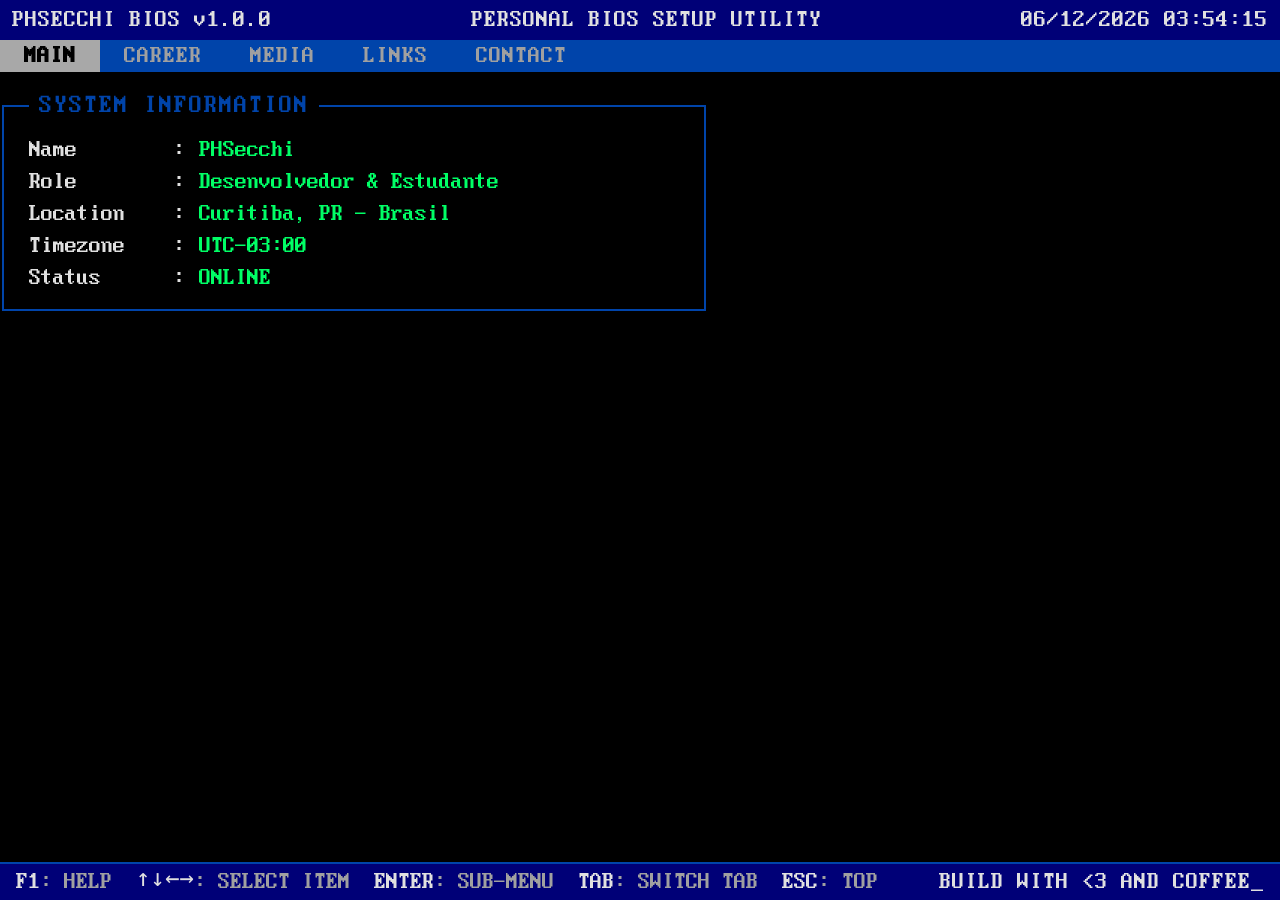
==== index.html @ 771bc8ec "Feat: implementado o rodapé" ====
<!DOCTYPE html>
<html lang="pt-BR">
<head>
  <meta charset="UTF-8">
  <link rel="icon" href="data:,">
  <title>BIOS Setup Utility</title>
  <link rel="stylesheet" href="css/bios.css">
</head>
<body>
    <header class="bios-header">
    <div class="bios-topline">
      <span class="bios-brand">PHSECCHI BIOS v1.0.0</span>
      <span class="bios-title">PERSONAL BIOS SETUP UTILITY</span>
      <span class="bios-datetime" id="bios-clock">00/00/0000 00:00:00</span>
    </div>
    <nav class="bios-nav">
      <button class="nav-tab active" data-target="main">MAIN</button>
      <button class="nav-tab" data-target="career">CAREER</button>
      <button class="nav-tab" data-target="media">MEDIA</button>
      <button class="nav-tab" data-target="links">LINKS</button>
      <button class="nav-tab" data-target="contact">CONTACT</button>
    </nav>
    </header>
  <div id="system-info-container">
  </div>
  <script src="js/main.js"></script>
</body>

<footer class="bios-footer">
  <div class="bios-shortcuts">
    <span><span class="key-highlight">F1</span>: HELP</span>
    <span><span class="key-highlight bios-arrows">&#x2191;&#x2193;&#x2190;&#x2192;</span>: SELECT ITEM  </span>
    <span><span class="key-highlight">ENTER</span>: SUB-MENU</span>
    <span><span class="key-highlight">TAB</span>: SWITCH TAB</span>
    <span><span class="key-highlight">ESC</span>: TOP</span>
  </div>
  <div class="bios-credits">
    BUILD WITH &lt;3 AND COFFEE<span class="bios-cursor">_</span>
  </div>
</footer>

</html>
---- css/bios.css ----
@font-face {
  font-family: 'Modern DOS 8x16';
  src: url('../fonts/ModernDOS8x16.ttf') format('truetype');
  font-weight: normal;
  font-style: normal;
}
:root {
  --bg-color: #000000;
  --text-white: #e0e0e0;
  --text-green: #00ff66;
  --text-blue: #0044aa; 
  --blue-1: #000077;
  --blue-2: #0044aa;
  --blue-3: #0044dd;
  --gray-1: #a0a0a0;
}

body {
  background-color: var(--bg-color);
  font-family: 'Modern DOS 8x16', monospace;
  font-size: 24px;
  color: var(--text-white);
  margin: 0px;
}

.bios-header {
  width: 100%;
  background-color: var(--bg-color);
  user-select: none;
  margin-bottom: 20px;
}

.bios-topline {
  display: flex;
  justify-content: space-between;
  align-items: center;
  color: var(--text-white);
  padding: 8px 12px;
  font-size: 24px;
  letter-spacing: 1px;
  background-color: var(--blue-1);
}

.bios-brand {
  text-align: left;
}

.bios-title {
  text-align: center;
}

.bios-datetime {
  text-align: right;
  min-width: 180px;
}

.bios-nav {
  display: flex;
  background-color: var(--blue-2);
}

.nav-tab {
  background: transparent;
  border: none;
  color: var(--gray-1);
  font-family: 'Modern DOS 8x16', monospace;
  font-size: 24px;
  padding: 4px 24px;
  cursor: pointer;
  letter-spacing: 1px;
  outline: none;
}

.nav-tab:hover {
  color: var(--text-white);
}

.nav-tab.active {
  background-color: #a8a8a8;
  color: #000000;
  font-weight: bold;
}


.bios-box {
  border: 2px solid var(--text-blue);
  padding: 15px 25px;
  margin-bottom: 20px;
  max-width: 650px;
}

.bios-legend {
  color: var(--text-blue);
  padding: 0 10px;
  letter-spacing: 2px;
  font-size: 26px;
}

.bios-table {
  width: 100%;
  border-collapse: collapse;
}

.bios-table td {
  padding: 4px 0;
}

.bios-table .key {
  color: var(--text-white);
  width: 130px;
}

.bios-table .separator {
  color: var(--text-white);
  width: 40px;
  text-align: center;
}

.bios-table .value {
  color: var(--text-green);
}

.bios-footer {
  position: fixed;
  bottom: 0;
  left: 0;
  width: 100%;
  box-sizing: border-box;
  background-color: var(--blue-1);
  border-top: 2px solid var(--blue-2);
  display: flex;
  justify-content: space-between;
  align-items: center;
  padding: 6px 16px;
  font-size: 24px;
  user-select: none;
  z-index: 100;
}

.bios-shortcuts {
  display: flex;
  gap: 24px;
  color: var(--gray-1);
}

.key-highlight {
  color: var(--text-white);
}

.bios-credits {
  color: var(--text-white);
  letter-spacing: 1px;
}

.bios-cursor {
  display: inline-block;
  color: var(--text-white);
  animation: blink 1s step-start infinite;
}

@keyframes blink {
  50% {
    opacity: 0;
  }
}

.bios-arrows {
  display: inline-flex;
  align-items: center;
  line-height: 1;
  transform: translateY(-2px);
}
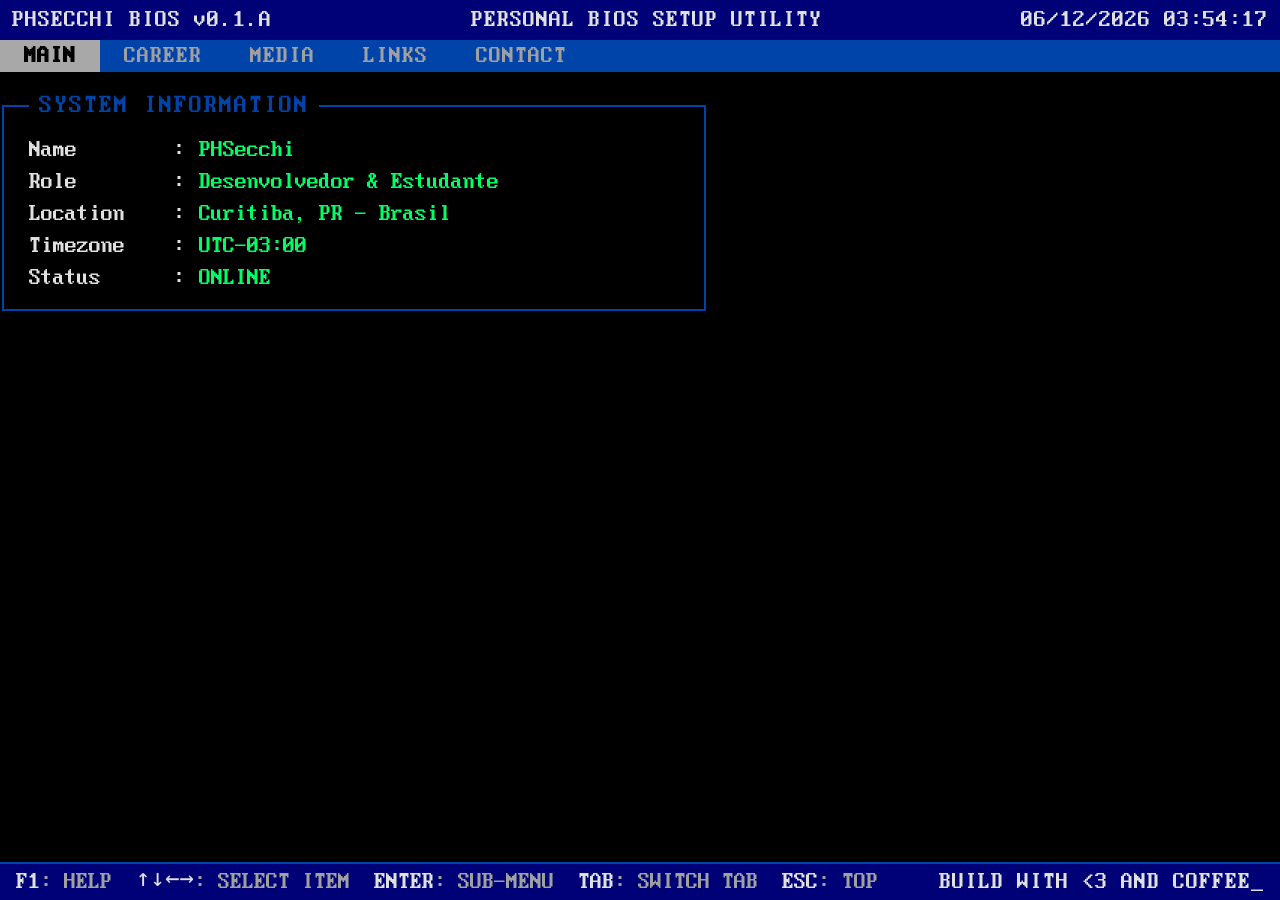
==== commit 165c213a: "Update BIOS version in index.html" ====
--- a/index.html
+++ b/index.html
@@ -9,7 +9,7 @@
 <body>
     <header class="bios-header">
     <div class="bios-topline">
-      <span class="bios-brand">PHSECCHI BIOS v1.0.0</span>
+      <span class="bios-brand">PHSECCHI BIOS v0.1.A</span>
       <span class="bios-title">PERSONAL BIOS SETUP UTILITY</span>
       <span class="bios-datetime" id="bios-clock">00/00/0000 00:00:00</span>
     </div>
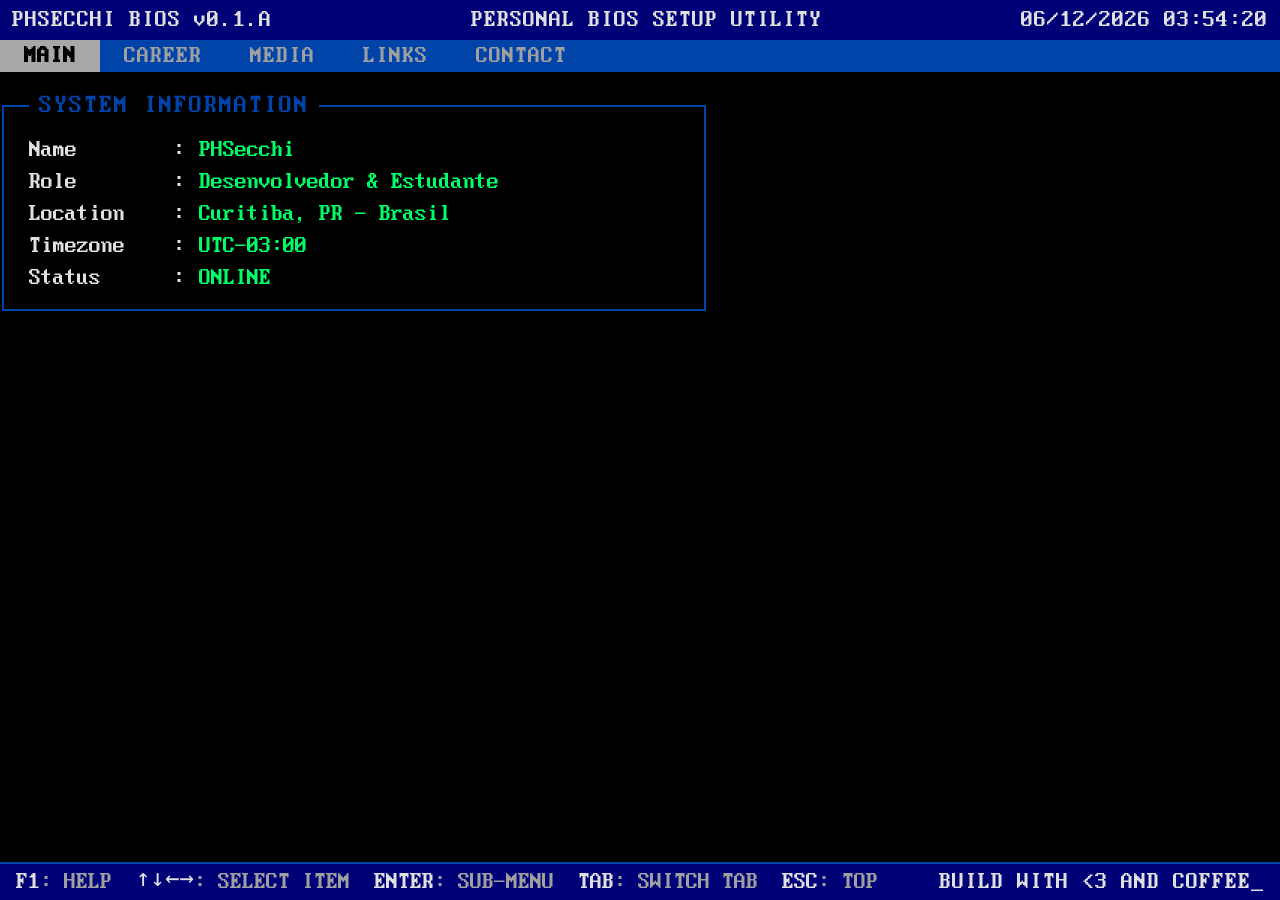
==== commit cd4d4973: "Refactor: reorganização dos arquivos para melhor organização" ====
--- a/index.html
+++ b/index.html
@@ -2,8 +2,8 @@
 <html lang="pt-BR">
 <head>
   <meta charset="UTF-8">
-  <link rel="icon" href="data:,">
-  <title>BIOS Setup Utility</title>
+  <link rel="icon" type="image" href="">
+  <title>PHSECCHI BIOS</title>
   <link rel="stylesheet" href="css/bios.css">
 </head>
 <body>
--- a/css/bios.css
+++ b/css/bios.css
@@ -1,6 +1,8 @@
+/* ==================== GLOBAL ==================== */
+
 @font-face {
   font-family: 'Modern DOS 8x16';
-  src: url('../fonts/ModernDOS8x16.ttf') format('truetype');
+  src: url('../assets/fonts/ModernDOS8x16.ttf') format('truetype');
   font-weight: normal;
   font-style: normal;
 }
@@ -22,6 +24,8 @@
   color: var(--text-white);
   margin: 0px;
 }
+
+/* ==================== HEADER ==================== */
 
 .bios-header {
   width: 100%;
@@ -120,6 +124,8 @@
   color: var(--text-green);
 }
 
+/* ==================== FOOTER ==================== */
+
 .bios-footer {
   position: fixed;
   bottom: 0;
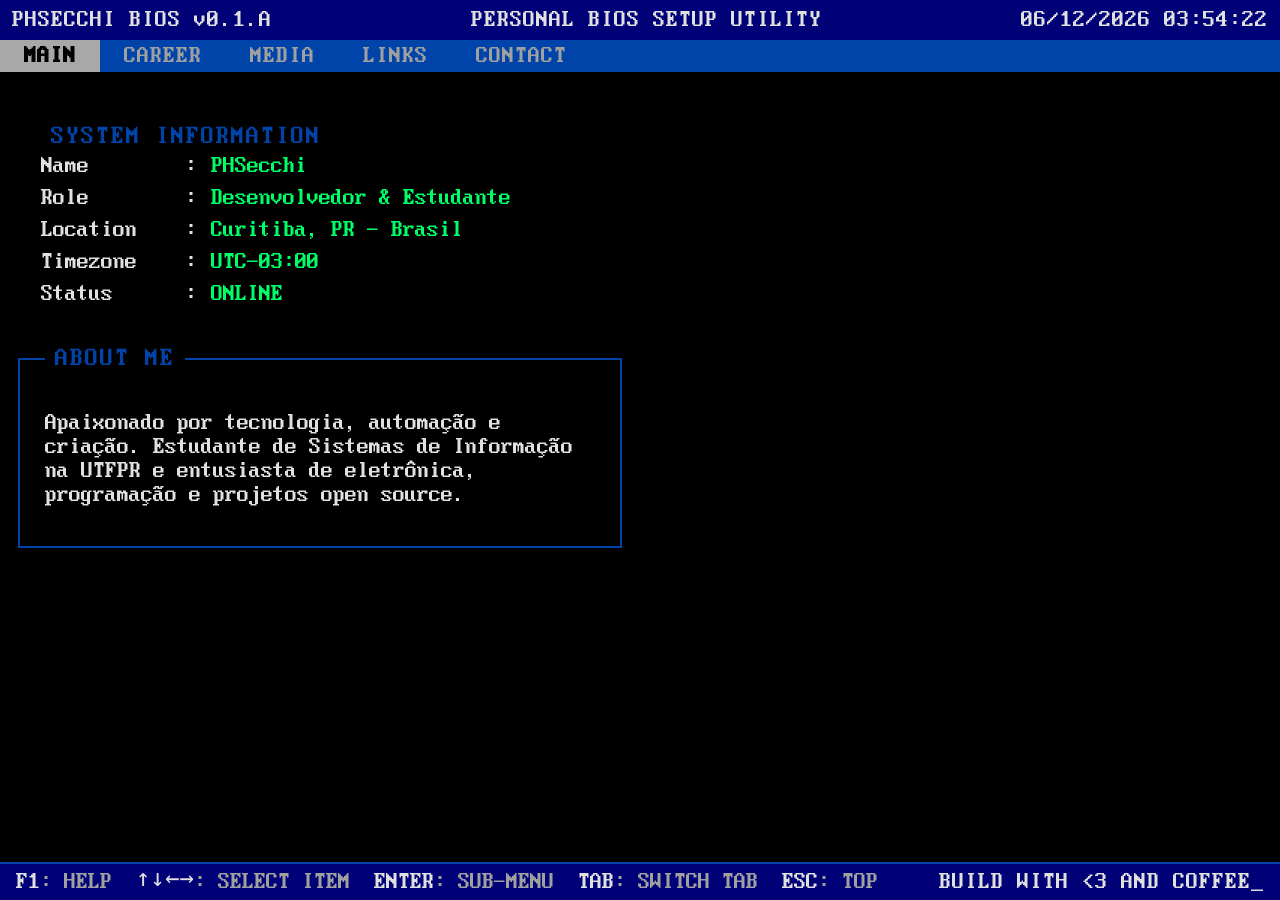
==== commit b6dfae96: "Feat: implementação da seção About me e alterações visuais no layout da seção" ====
--- a/index.html
+++ b/index.html
@@ -6,23 +6,31 @@
   <title>PHSECCHI BIOS</title>
   <link rel="stylesheet" href="css/bios.css">
 </head>
+
+<header class="bios-header">
+  <div class="bios-topline">
+    <span class="bios-brand">PHSECCHI BIOS v0.1.A</span>
+    <span class="bios-title">PERSONAL BIOS SETUP UTILITY</span>
+    <span class="bios-datetime" id="bios-clock">00/00/0000 00:00:00</span>
+  </div>
+  <nav class="bios-nav">
+    <button class="nav-tab active" data-target="main">MAIN</button>
+    <button class="nav-tab" data-target="career">CAREER</button>
+    <button class="nav-tab" data-target="media">MEDIA</button>
+    <button class="nav-tab" data-target="links">LINKS</button>
+    <button class="nav-tab" data-target="contact">CONTACT</button>
+  </nav>
+</header>
+
 <body>
-    <header class="bios-header">
-    <div class="bios-topline">
-      <span class="bios-brand">PHSECCHI BIOS v0.1.A</span>
-      <span class="bios-title">PERSONAL BIOS SETUP UTILITY</span>
-      <span class="bios-datetime" id="bios-clock">00/00/0000 00:00:00</span>
+  <main class="bios-main-grid">
+    <div class="bios-col">
+      <section id="system-info-container"></section>
+      <section id="about-me-container"></section>
     </div>
-    <nav class="bios-nav">
-      <button class="nav-tab active" data-target="main">MAIN</button>
-      <button class="nav-tab" data-target="career">CAREER</button>
-      <button class="nav-tab" data-target="media">MEDIA</button>
-      <button class="nav-tab" data-target="links">LINKS</button>
-      <button class="nav-tab" data-target="contact">CONTACT</button>
-    </nav>
-    </header>
-  <div id="system-info-container">
-  </div>
+    <div class="bios-col">
+    </div>
+  </main>
   <script src="js/main.js"></script>
 </body>
 
--- a/css/bios.css
+++ b/css/bios.css
@@ -85,12 +85,32 @@
   font-weight: bold;
 }
 
+/* ==================== COLUMNS ==================== */
+
+.bios-main-grid {
+  display: grid;
+  grid-template-columns: 1fr 1fr;
+  width: 100%;
+  box-sizing: border-box;
+}
+
+.bios-col {
+  padding: 16px;
+  display: flex;
+  flex-direction: column;
+  gap: 20px;
+}
+
+/* ==================== SECTIONS ==================== */
 
 .bios-box {
+  padding: 15px 25px;
+  /* margin-bottom: 20px; */
+  max-width: 650px;
+}
+
+.bios-box-border{
   border: 2px solid var(--text-blue);
-  padding: 15px 25px;
-  margin-bottom: 20px;
-  max-width: 650px;
 }
 
 .bios-legend {
@@ -123,6 +143,7 @@
 .bios-table .value {
   color: var(--text-green);
 }
+
 
 /* ==================== FOOTER ==================== */
 
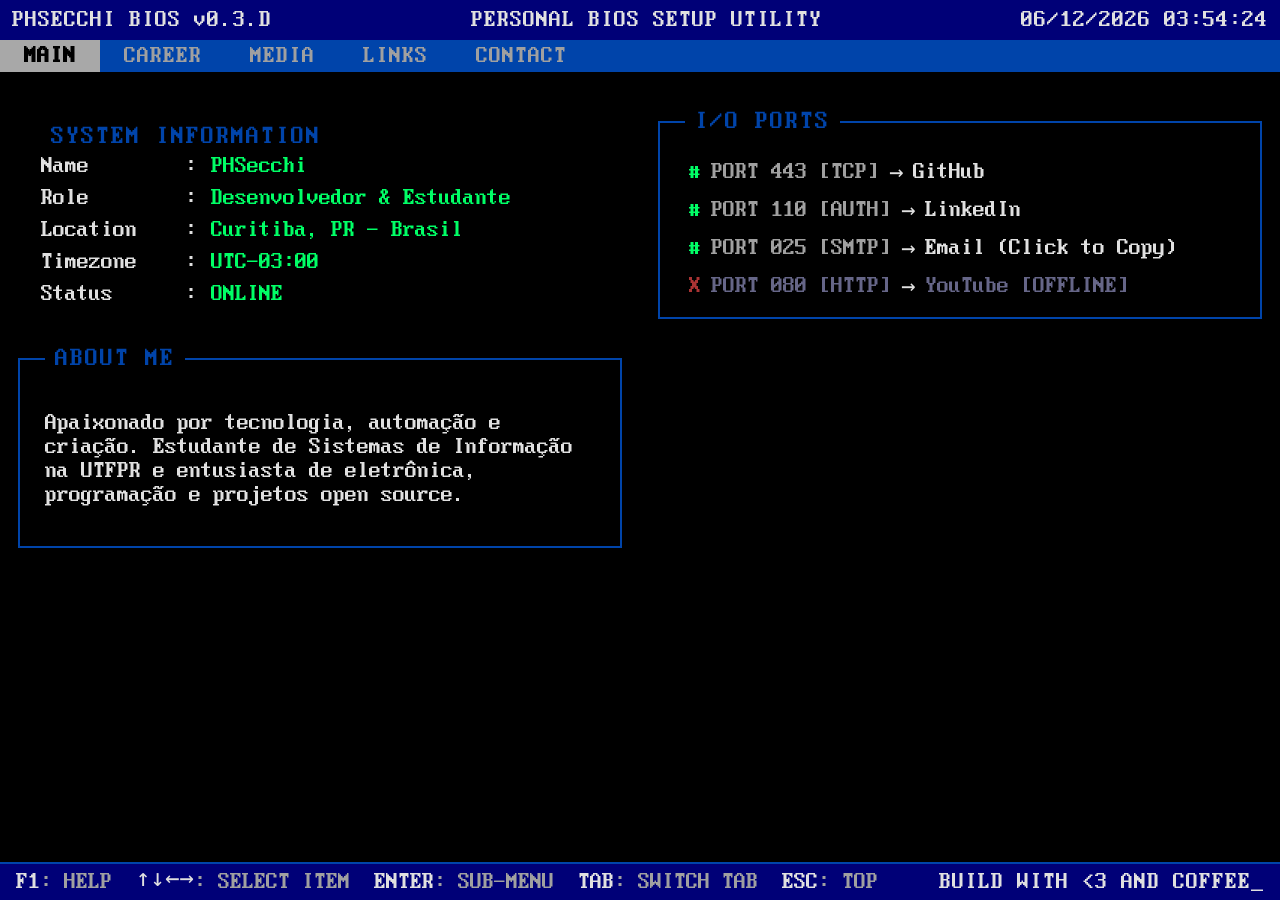
==== commit e4fb6146: "Feat: implementada a seção de links" ====
--- a/index.html
+++ b/index.html
@@ -2,14 +2,14 @@
 <html lang="pt-BR">
 <head>
   <meta charset="UTF-8">
-  <link rel="icon" type="image" href="">
+  <link rel="icon" type="image" href="./assets/icons/favicon.png">
   <title>PHSECCHI BIOS</title>
   <link rel="stylesheet" href="css/bios.css">
 </head>
 
 <header class="bios-header">
   <div class="bios-topline">
-    <span class="bios-brand">PHSECCHI BIOS v0.1.A</span>
+    <span class="bios-brand">PHSECCHI BIOS v0.3.D</span>
     <span class="bios-title">PERSONAL BIOS SETUP UTILITY</span>
     <span class="bios-datetime" id="bios-clock">00/00/0000 00:00:00</span>
   </div>
@@ -29,6 +29,7 @@
       <section id="about-me-container"></section>
     </div>
     <div class="bios-col">
+      <section id="IO-ports-container"></section>
     </div>
   </main>
   <script src="js/main.js"></script>
--- a/css/bios.css
+++ b/css/bios.css
@@ -144,6 +144,104 @@
   color: var(--text-green);
 }
 
+/* ==================== I/O PORTS ==================== */
+
+.bios-ports-list {
+  list-style: none;
+  padding: 0;
+  margin: 6px 0 0 0;
+  display: flex;
+  flex-direction: column;
+  gap: 6px;
+}
+
+.port-item {
+  display: block;
+}
+
+.port-link {
+  display: flex;
+  align-items: center;
+  gap: 10px;
+  text-decoration: none;
+  color: var(--text-white, #ffffff);
+  font-family: inherit;
+  /* font-size: 15px; */
+  padding: 2px 4px;
+  cursor: pointer;
+  user-select: none;
+}
+
+.port-link:hover {
+  background-color: #ffffff;
+  color: #0000aa;
+}
+
+.port-icon {
+  color: #00ff66;
+}
+
+.port-link:hover .port-icon {
+  color: #0000aa;
+}
+
+.port-num {
+  color: var(--gray-1);
+  min-width: 145px;
+}
+
+.port-link:hover .port-num {
+  color: #0000aa;
+}
+
+.port-arrow {
+  color: var(--text-white, #ffffff);
+}
+
+.port-link:hover .port-arrow {
+  color: #0000aa;
+}
+
+/* .port-label {
+  font-weight: bold;
+} */
+
+.port-item.disabled .port-link {
+  color: #666688;
+  cursor: not-allowed;
+}
+
+.port-item.disabled .port-icon {
+  color: #aa3333;
+}
+
+.port-item.disabled .port-num {
+  color: #666688;
+}
+
+.port-item.disabled .port-link:hover {
+  background-color: transparent;
+  color: #666688;
+}
+
+button.port-link {
+  background: none;
+  border: none;
+  padding: 2px 4px;
+  margin: 0;
+  width: 100%;
+  text-align: left;
+  font: inherit;
+  color: inherit;
+  cursor: pointer;
+  display: flex;
+  align-items: center;
+  gap: 10px;
+}
+
+.port-label.copied {
+  color: #08e0e0; 
+}
 
 /* ==================== FOOTER ==================== */
 
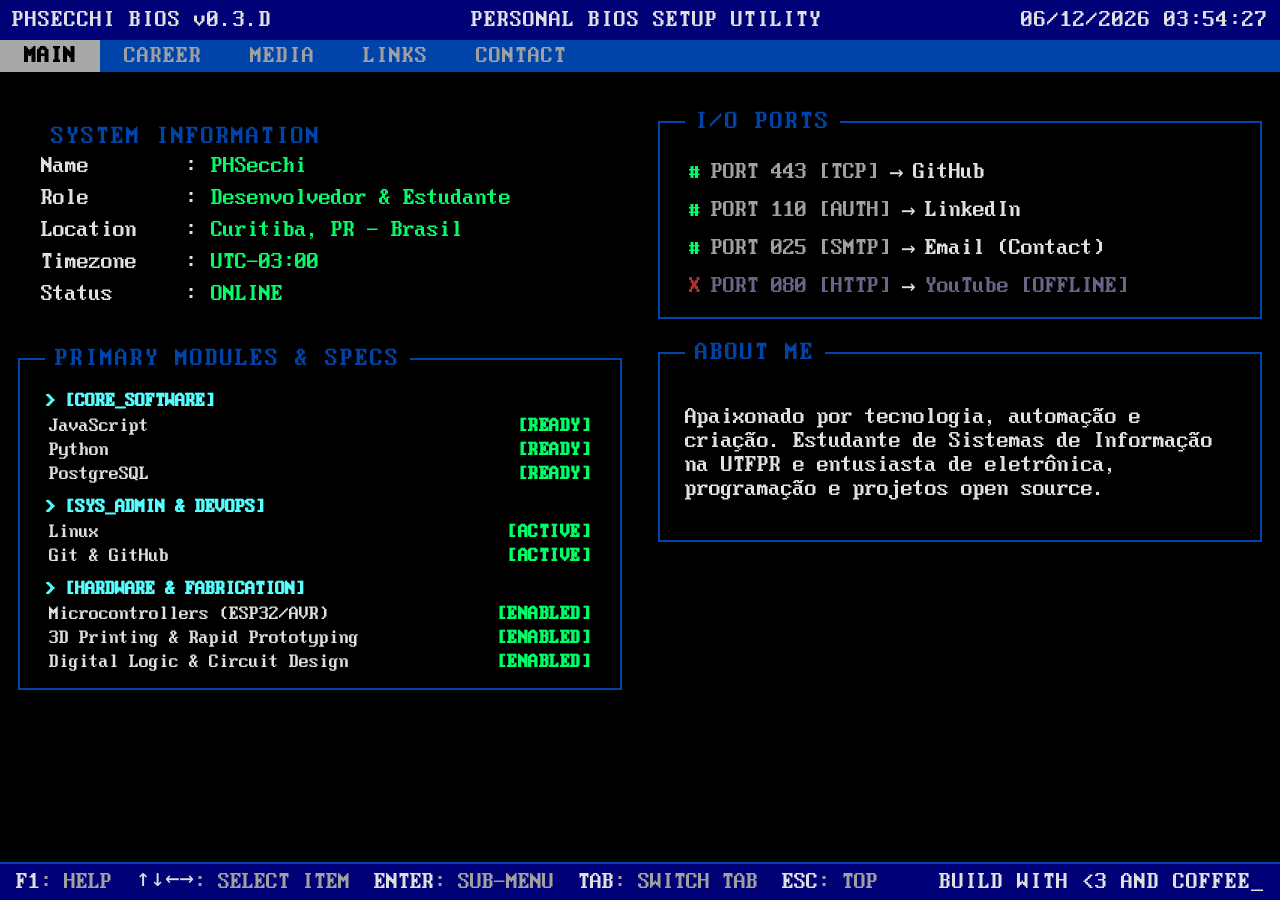
==== commit 29e7acc4: "Feat: implementado os seção de tecnologias" ====
--- a/index.html
+++ b/index.html
@@ -26,10 +26,11 @@
   <main class="bios-main-grid">
     <div class="bios-col">
       <section id="system-info-container"></section>
-      <section id="about-me-container"></section>
+      <section id="primary-stack-container"></section>
     </div>
     <div class="bios-col">
       <section id="IO-ports-container"></section>
+      <section id="about-me-container"></section>
     </div>
   </main>
   <script src="js/main.js"></script>
--- a/css/bios.css
+++ b/css/bios.css
@@ -243,6 +243,65 @@
   color: #08e0e0; 
 }
 
+/* ==================== PRIMARY STACK ==================== */
+
+.stack-container {
+  display: flex;
+  flex-direction: column;
+  gap: 12px;
+  margin-top: 4px;
+}
+
+.stack-group {
+  display: flex;
+  flex-direction: column;
+  gap: 4px;
+}
+
+.stack-header {
+  color: var(--bios-cyan, #55ffff);
+  font-weight: bold;
+  font-size: 20px;
+}
+
+.stack-list {
+  list-style: none;
+  padding: 0;
+  margin: 0;
+  display: flex;
+  flex-direction: column;
+  gap: 2px;
+}
+
+.stack-item {
+  display: flex;
+  justify-content: space-between;
+  align-items: center;
+  padding: 1px 4px;
+  font-family: inherit;
+  font-size: 20px;
+}
+
+/* Efeito de hover simulando cursor de BIOS */
+.stack-item:hover {
+  background-color: #ffffff;
+  color: #0000aa;
+}
+
+.stack-name {
+  color: inherit;
+}
+
+.stack-status {
+  color: #00ff66; /* Verde terminal */
+  font-weight: bold;
+  letter-spacing: 0.5px;
+}
+
+.stack-item:hover .stack-status {
+  color: #0000aa; /* Inverte no hover */
+}
+
 /* ==================== FOOTER ==================== */
 
 .bios-footer {
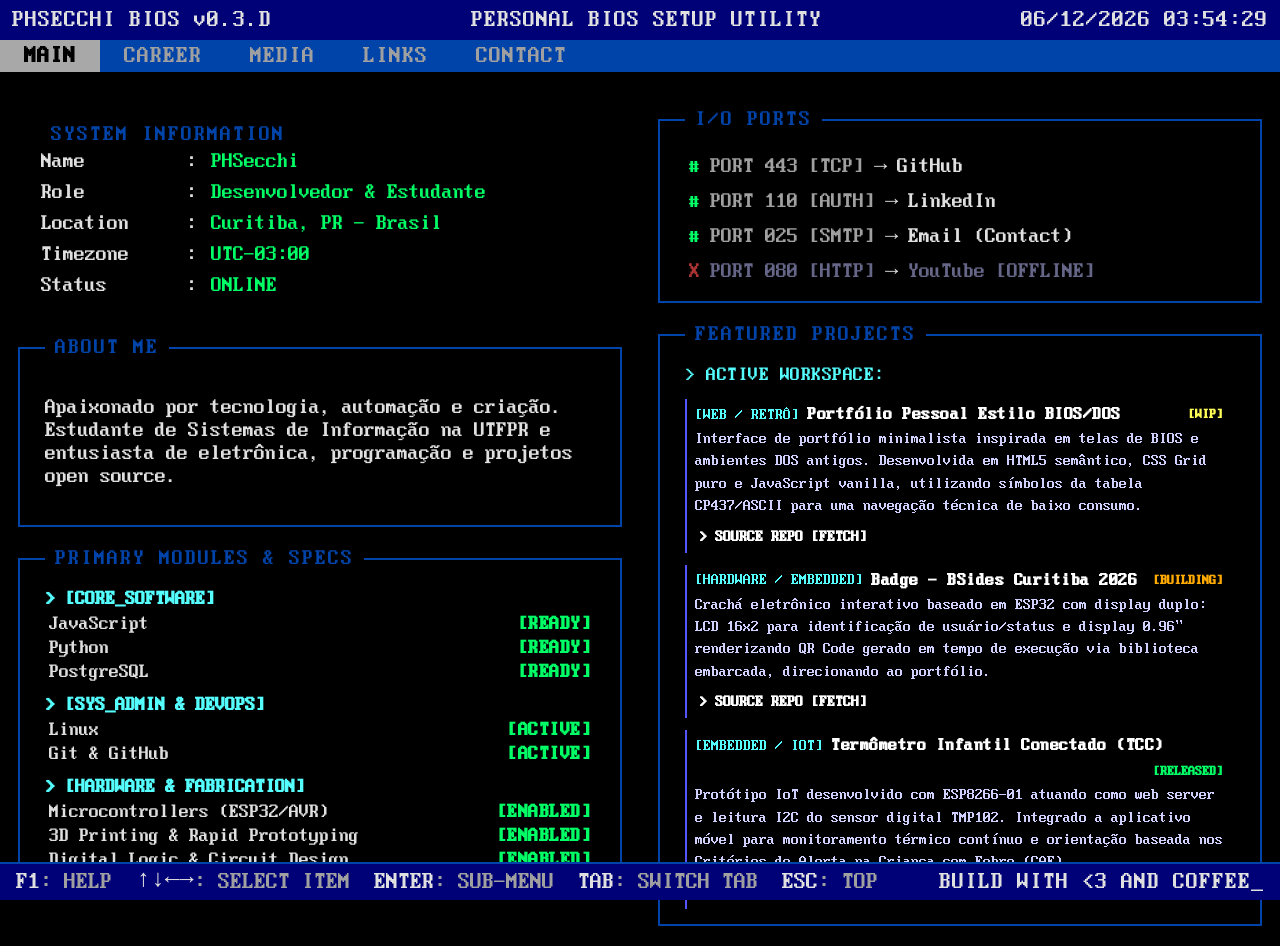
==== commit c7cde27b: "Feat: implementado a area de projetos" ====
--- a/index.html
+++ b/index.html
@@ -26,11 +26,12 @@
   <main class="bios-main-grid">
     <div class="bios-col">
       <section id="system-info-container"></section>
+      <section id="about-me-container"></section>
       <section id="primary-stack-container"></section>
     </div>
     <div class="bios-col">
       <section id="IO-ports-container"></section>
-      <section id="about-me-container"></section>
+      <section id="featured-projects-container"></section>
     </div>
   </main>
   <script src="js/main.js"></script>
--- a/css/bios.css
+++ b/css/bios.css
@@ -20,7 +20,7 @@
 body {
   background-color: var(--bg-color);
   font-family: 'Modern DOS 8x16', monospace;
-  font-size: 24px;
+  font-size: 22px;
   color: var(--text-white);
   margin: 0px;
 }
@@ -117,7 +117,7 @@
   color: var(--text-blue);
   padding: 0 10px;
   letter-spacing: 2px;
-  font-size: 26px;
+  font-size: 22px;
 }
 
 .bios-table {
@@ -282,7 +282,7 @@
   font-size: 20px;
 }
 
-/* Efeito de hover simulando cursor de BIOS */
+
 .stack-item:hover {
   background-color: #ffffff;
   color: #0000aa;
@@ -293,13 +293,129 @@
 }
 
 .stack-status {
-  color: #00ff66; /* Verde terminal */
+  color: #00ff66; 
   font-weight: bold;
   letter-spacing: 0.5px;
 }
 
 .stack-item:hover .stack-status {
-  color: #0000aa; /* Inverte no hover */
+  color: #0000aa; 
+}
+
+/* ==================== FEATURED PROJECTS ==================== */
+
+.projects-container {
+  display: flex;
+  flex-direction: column;
+  gap: 10px;
+  margin-top: 4px;
+}
+
+.projects-meta-status {
+  color: var(--bios-cyan, #55ffff);
+  font-size: 20px;
+  margin: 0 0 4px 0;
+  letter-spacing: 0.5px;
+}
+
+.projects-list {
+  list-style: none;
+  padding: 0;
+  margin: 0;
+  display: flex;
+  flex-direction: column;
+  gap: 12px;
+}
+
+.project-item {
+  display: flex;
+  flex-direction: column;
+  gap: 4px;
+  padding: 6px 8px;
+  background-color: rgba(0, 0, 0, 0.2);
+  border-left: 2px solid var(--bios-border, #5555ff);
+}
+
+.project-item:hover {
+  background-color: rgba(255, 255, 255, 0.08);
+}
+
+.project-header {
+  display: flex;
+  align-items: center;
+  gap: 8px;
+  flex-wrap: wrap;
+}
+
+.project-tag {
+  color: var(--bios-cyan, #55ffff);
+  font-size: 16px;
+}
+
+.project-title {
+  color: #ffffff;
+  font-weight: bold;
+  font-size: 18px;
+  letter-spacing: 0.5px;
+}
+
+.project-state {
+  margin-left: auto;
+  font-size: 14px;
+  font-weight: bold;
+  padding: 1px 4px;
+}
+
+.project-state.wip {
+  color: #ffff55; 
+}
+
+.project-state.building {
+  color: #ffaa00; 
+}
+
+.project-state.dev {
+  color: #00ff66; 
+}
+
+.project-state.released {
+  color: #00ff66; 
+}
+
+.project-desc {
+  margin: 0;
+  font-size: 16px;
+  line-height: 1.4;
+  color: #d0d0ff; 
+}
+
+.project-links {
+  margin-top: 2px;
+}
+
+.project-action-link {
+  color: #ffffff;
+  text-decoration: none;
+  font-size: 16px;
+  font-weight: bold;
+  cursor: pointer;
+  display: inline-block;
+  padding: 1px 4px;
+}
+
+.project-action-link:hover {
+  background-color: #ffffff;
+  color: #0000aa;
+}
+
+.project-action-link.disabled {
+  color: #7777aa;
+  cursor: not-allowed;
+}
+
+.project-action-link.disabled:hover {
+  background-color: transparent;
+  color: #7777aa;
 }
 
 /* ==================== FOOTER ==================== */
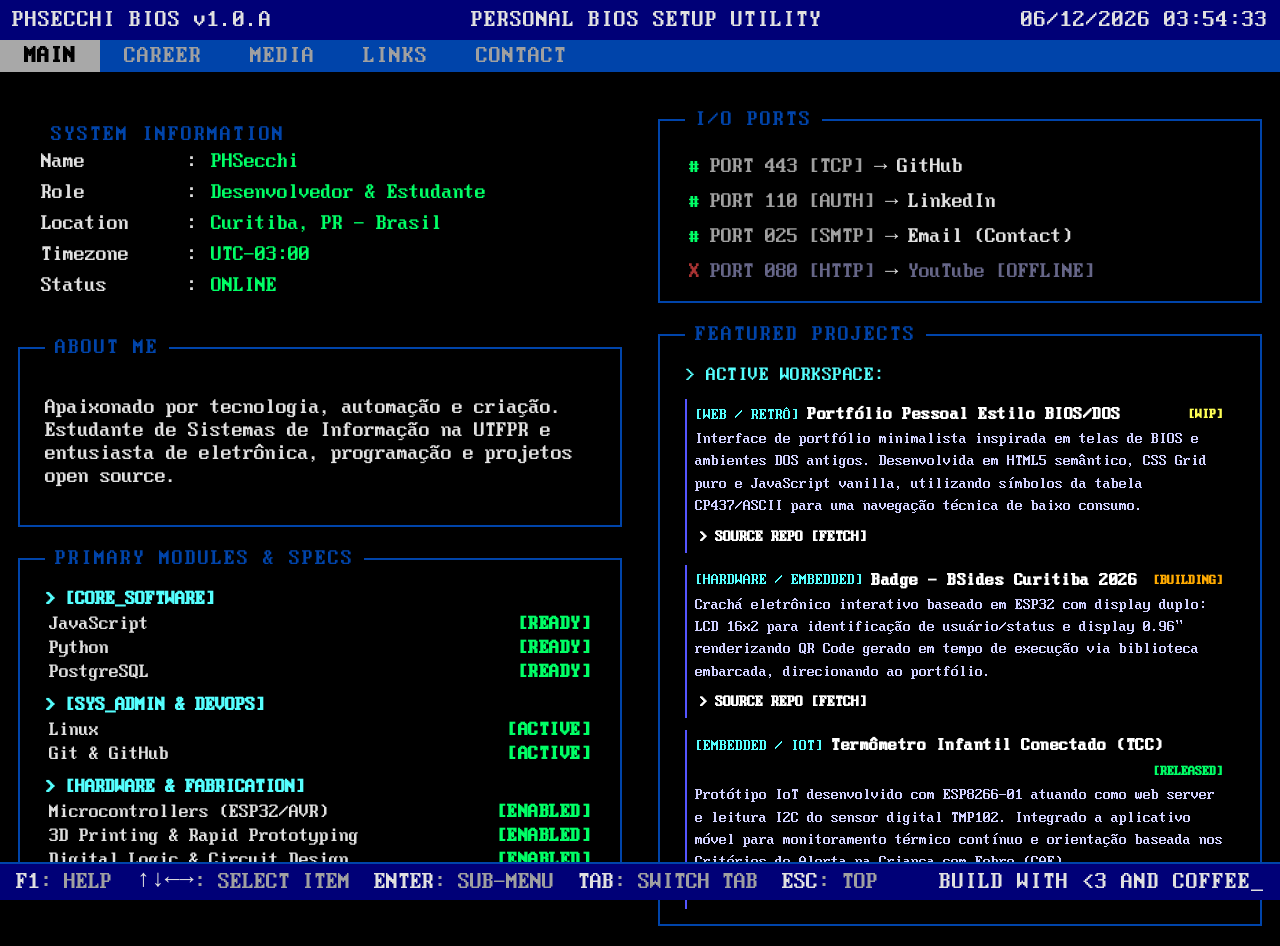
==== commit 3d32dcd9: "Update BIOS version from v0.3.D to v1.0.A" ====
--- a/index.html
+++ b/index.html
@@ -9,7 +9,7 @@
 
 <header class="bios-header">
   <div class="bios-topline">
-    <span class="bios-brand">PHSECCHI BIOS v0.3.D</span>
+    <span class="bios-brand">PHSECCHI BIOS v1.0.A</span>
     <span class="bios-title">PERSONAL BIOS SETUP UTILITY</span>
     <span class="bios-datetime" id="bios-clock">00/00/0000 00:00:00</span>
   </div>
